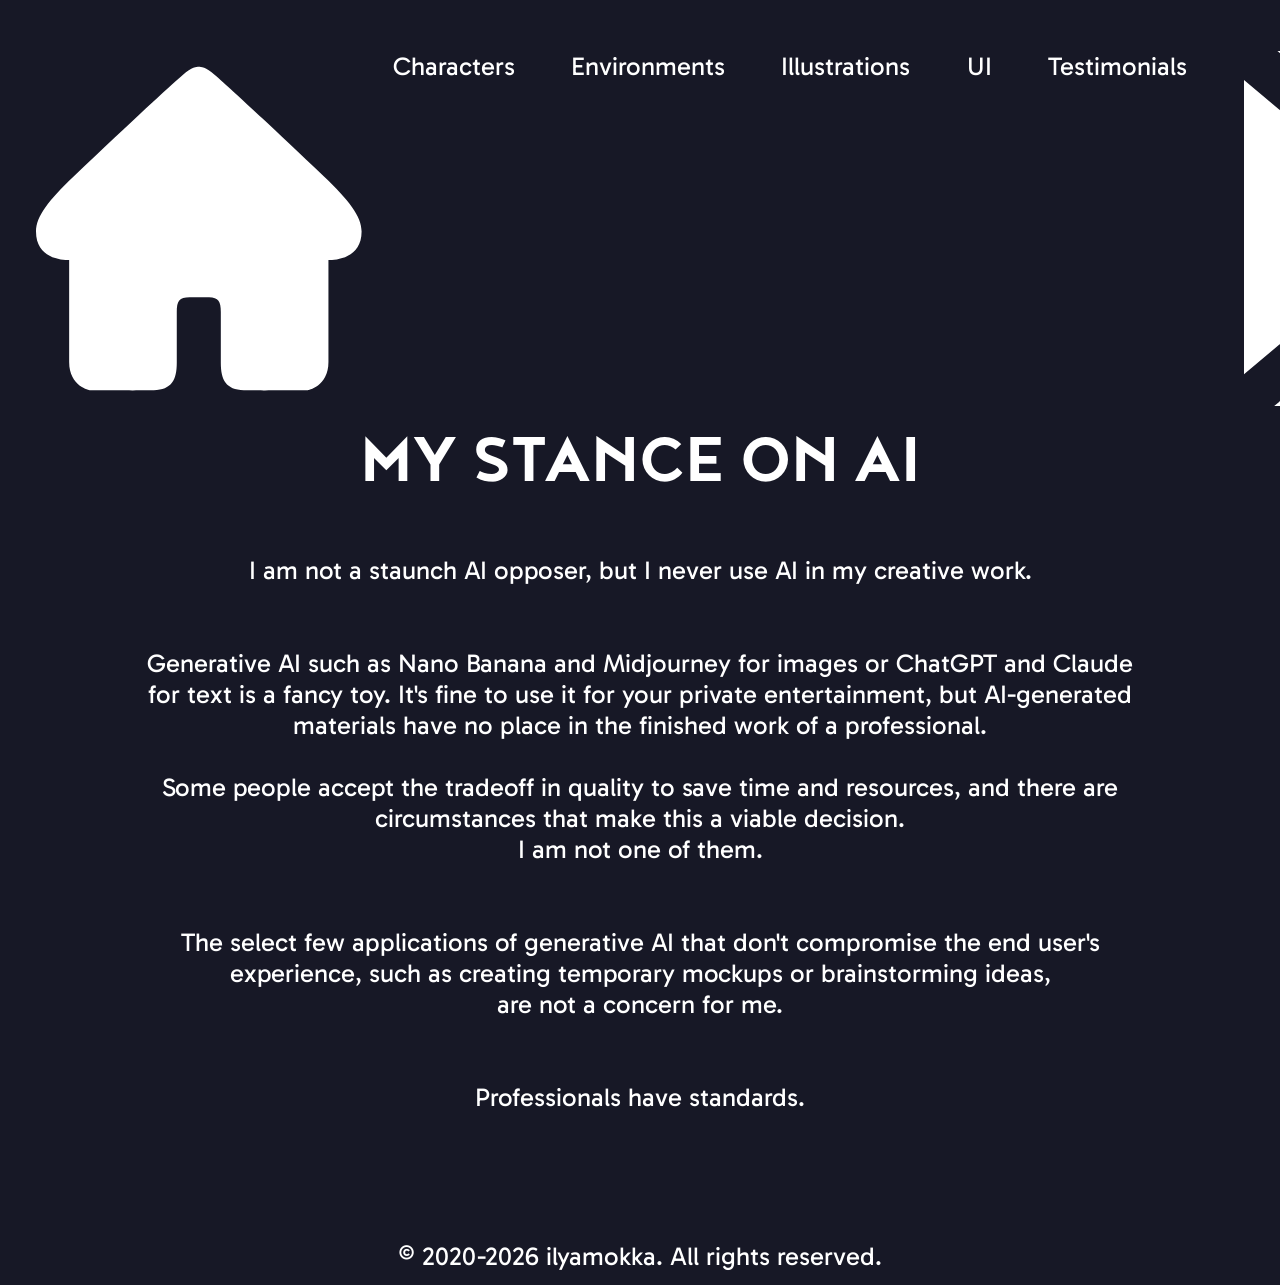
==== ai-stance.html @ 5c710971 "Added a manifesto" ====
<!DOCTYPE html>
<html lang="en">
  <head>
    <meta charset="UTF-8">
    <meta name="viewport" content="width=device-width, initial-scale=1.0">
    <meta http-equiv="X-UA-Compatible" content="ie=edge">
    <title>ilyamokka's AI stance</title>
    <link rel="stylesheet" href="style.css">
    <link rel="icon" href="images/favicon.ico" type="image/x-icon">
    <script src="picture-card.js"></script>
  </head>
  <body>
    <main>
      <div class="navbar" style="margin-top: 2vw; margin-bottom: 2vw;">
        <a href="index.html">
          <svg
          class="navbar-current"
          
          version="1.1"
          id="svg1"
          width="var(--small-text-size)"
          height="var(--small-text-size)"
          viewBox="0 0 682.66669 682.66669"
          xmlns="http://www.w3.org/2000/svg"
          xmlns:svg="http://www.w3.org/2000/svg">
          <path
              id="path1"
              class="link"
              style="fill-opacity:1;fill-rule:nonzero;stroke-width:31.8969;stroke-linecap:round;stroke-linejoin:round;paint-order:stroke fill markers"
              d="m 341.24096,1.9955902 c -2.1e-4,0 2.5e-4,0.00684 0,0.00685 -4.27427,0.00335 -14.37261,0.3643196 -33.58215,17.1674178 C 275.14494,47.610543 209.88591,107.51369 78.851101,232.05543 26.781071,281.54526 -1.4941406e-6,315.5819 -1.4941406e-6,347.40355 c 0,56.2025 53.4904334941406,59.97991 69.5112994941406,59.97991 v 213.91878 c 0,51.87406 43.571992,59.13831 43.571992,59.13831 0,0 112.04899,0.51873 133.8361,0 37.34657,-0.8892 48.2453,-21.78288 48.2453,-57.06507 V 516.34767 c 0,-22.99753 5.17605,-30.95474 26.87671,-30.95474 h 40.78713 c 19.71945,0.58116 24.67347,8.69878 24.67347,30.8384 v 107.02781 c 0,35.28219 10.89189,56.1759 48.23846,57.0651 21.78712,0.51873 133.8361,0 133.8361,0 0,0 43.57883,-7.26425 43.57883,-59.13831 V 407.27398 c 16.02086,0 69.5113,-3.77741 69.5113,-59.97991 0,-31.82165 -26.78104,-65.86512 -78.85107,-115.35495 C 472.78081,107.39738 407.52178,47.494224 375.00792,19.053534 355.79805,2.2501662 345.60503,2.0046041 341.32991,2.0024356 c -2.1e-4,-7e-6 2.5e-4,-0.00685 0,-0.00685 h -0.041 z" />
          </svg>
        </a>
        <a href="characters.html" class="link">Characters</a>
        <a href="environments.html" class="link">Environments</a>
        <a href="illustrations.html" class="link">Illustrations</a>
        <a href="ui.html" class="link">UI</a>
        <a href="testimonials.html" class="link">Testimonials</a>
        <a href="index.html?section=contact">
          <svg
          class="navbar-current"

          version="1.1"
          height="var(--small-text-size)"
          viewBox="0 0 682.66669 475.17386">
          <path
              class="link"
              style="opacity:1;fill-opacity:1;fill-rule:nonzero;"
              d="m 44.813675,0 c 0,0 186.352765,156.37675 235.772065,197.84666 49.4193,41.4699 71.96315,41.5583 121.38371,0.0885 C 451.39006,156.46526 637.85301,1.1e-4 637.85301,1.1e-4 Z M 0,38.81582 V 432.42146 L 234.52985,235.61475 Z m 682.66669,0 c 0,0 -116.48599,97.74648 -174.72899,146.61968 l -59.8086,50.18699 c 0,0 39.21793,32.90752 58.8269,49.36126 58.57024,49.14593 175.71069,147.43771 175.71069,147.43771 z M 280.07198,273.83385 40.125406,475.17385 H 642.54128 l -239.95431,-201.34 c 0,0 -1.50503,1.26285 -6.95261,5.83387 -37.83475,27.44569 -78.81419,23.98824 -110.16621,-1.30601 -5.39617,-4.52786 -5.39617,-4.52786 -5.39617,-4.52786 z" />
          </svg>
        </a>
      </div>

      <h1 id="testimonials" class="big" style="margin-top: 0;">My stance on AI</h1>
      <div style="margin-right: 5vw; margin-left: 5vw; margin-bottom: 10vw;">
        <p class="small" style="text-align:center;margin-right: 5vw; margin-left: 5vw;">I am not a staunch AI opposer, but I never use AI in my creative work.<br><br><br>Generative AI such as Nano Banana and Midjourney for images or ChatGPT and Claude for text is a fancy toy. It's fine to use it for your private entertainment, but AI-generated materials have no place in the finished work of a professional.<br><br>Some people accept the tradeoff in quality to save time and resources, and there are circumstances that make this a viable decision.<br>I am not one of them.<br><br><br>The select few applications of generative AI that don't compromise the end user's experience, such as creating temporary mockups or brainstorming ideas,<br>are not a concern for me.<br><br><br>Professionals have standards.</p>
      </div>
      
      <p class="small">© 2020-2026 ilyamokka. All rights reserved.</p>
    </main>
  </body>
</html>
---- style.css ----
@font-face {
  font-family: OutfitRegular;
  src: url(fonts/Gabarito-Regular.ttf);
}

@font-face {
  font-family: OutfitBold;
  src: url(fonts/Outfit-ExtraBold.ttf);
}

@font-face {
  font-family: Skyfall;
  src: url(fonts/SkyFall\ Done.ttf);
}

@font-face {
  font-family: Noyh;
  src: url(fonts/NoyhBold.otf);
}

:root {
  --tiny-text-size: 0.5vw;
  --smaller-text-size: 1vw;
  --small-text-size: 2vw;
  --big-text-size: 6vw;
  --navbar-padding-top: 1vw;
  --navbar-padding-bottom: 0vw;
  --navbar-row-gap: 1vw;

  /* --theme-color: #b5ad08; */
  --theme-color: lightgreen;
  --shadow-color: rgba(5, 5, 20, 1);
  --gap-5vw: 5vw;
}

@media screen and (min-width: 800px) and (max-width: 1200px) {
    :root {
      --tiny-text-size: 0.75vw;
      --smaller-text-size: 1.5vw;
      --small-text-size: 3vw;
      --big-text-size: 7vw;
      --navbar-padding-top: 3vw;
      --navbar-padding-bottom: 2vw;
      --navbar-row-gap: 2vw;
    }
}

@media screen and (min-width: 400px) and (max-width: 800px) {
    :root {
      --tiny-text-size: 1vw;
      --smaller-text-size: 2vw;
      --small-text-size: 4vw;
      --big-text-size: 8vw;
      --navbar-padding-top: 5vw;
      --navbar-padding-bottom: 4vw;
      --navbar-row-gap: 3vw;
      /* --gap-5vw: 0; */
    }
    /* img[style] {
      width: fill !important;
    } */
}

@media screen and (max-width: 400px) {
    :root {
      --tiny-text-size: 1.25vw;
      --smaller-text-size: 2.5vw;
      --small-text-size: 5vw;
      --big-text-size: 9vw;
      --navbar-padding-top: 7vw;
      --navbar-padding-bottom: 6vw;
      --navbar-row-gap: 4vw;
      /* --gap-5vw: 0; */
    }
    /* img[style] {
      width: fill !important;
    } */
}

.navbar {
  position: sticky;
  padding-top: var(--navbar-padding-top);
  top: -1vw;
  padding-bottom: var(--navbar-padding-bottom);
  background-color: #171826;
  display: flex;
  flex-direction: row;
  justify-content: space-around;
  flex-wrap: wrap;
  row-gap: var(--navbar-row-gap);
  z-index: 9999;
}

* {
  scroll-behavior: smooth;
  scrollbar-color: white #171826;
  scrollbar-width: thin;
  /* scrollbar-width: none; */
  transition: all 0.1s ease-out;
}

html {
  background-color: #171826;
  overflow-x: hidden;
}

b {
    font-family: OutfitBold !important;
}

img {
  image-rendering: optimizeQuality;
  vertical-align: bottom;
  stroke-width: 2;
  stroke-color: white;

  object-fit: cover;
}

.move-view {
  display: block;
  margin:auto;
  max-width: 90%;
  max-height: 80vh;
}

.move-view:hover {
  /* transition-duration: 0s; */
  cursor: pointer;
  transform: scale(1.05);
  z-index: 99999;
}

.move-view:active {
  transform: scale(1);
}

/* .move-view:active {
  transition-duration: 0s;
  transform: scale(1) translate(-50%, -50%);
  max-width: none;
  max-height: none;
  position:fixed;
  top:50%;
  left:50%;
  width: 90vw;
  height: 90vh;
  object-fit: contain;
  z-index: 99999;
} */

.move-nowhere:hover {
  cursor: pointer;
  transform: scale(1.5);
  z-index: 999;

  opacity: 1;

  box-shadow: 0vw 1vw 2vw var(--shadow-color);
}

.move-nowhere:active {
  transform: scale(1.3) translateY(10%);
  opacity: 0.5;
}

.move-right:hover {
  cursor: pointer;
  transform: scale(1.5) translateX(12%);
  box-shadow: 0vw 1vw 2vw var(--shadow-color);
}

.move-left:hover {
  cursor: pointer;
  transform: scale(1.5) translateX(-12%);
  box-shadow: 0vw 1vw 2vw var(--shadow-color);
}

.move-right:active {
  transform: scale(1.3) translateX(12%) translateY(10%);
  opacity: 0.5;
}

.move-left:active {
  transform: scale(1.2) translateX(-12%) translateY(10%);
  opacity: 0.5;
}

.move-nowhere:hover .image-text {
  opacity: 1;
}

.move-right:hover .image-text {
  opacity: 1;
}

.move-left:hover .image-text {
  opacity: 1;
}

.image-text {
  font-family: OutfitRegular;
  font-size: var(--smaller-text-size);
  color: white;
  text-decoration: none;
  text-align: center;
  opacity: 0;
  text-shadow: 0 0 5px black;
}

.small {
    font-family: OutfitRegular;
    font-size: 48px;
    font-size: var(--small-text-size);
    color: white;
    margin: 20px;
    margin: 1vw;
    text-decoration: none;
    text-align: center;
}

.tiny {
  font-size: var(--tiny-text-size);
}

.paragraph {
    font-family: OutfitRegular;
    font-size: 48px;
    font-size: var(--small-text-size);
    color: white;
    padding-left: 5vw;
    padding-right: 5vw;
    margin-bottom: 4vw;
    text-decoration: none;
    text-align: left;
}

.link {
    font-family: OutfitRegular;
    font-size: 48px;
    font-size: var(--small-text-size);
    color: white;
    fill: white;
    margin: 20px;
    margin: 1vw;
    text-decoration: none;
    position: relative;
    top: 0px;
    cursor: pointer;
    user-select: none;
}

.link:hover {
    color: var(--theme-color);
    fill: var(--theme-color)
}

.link:active {
  transform: scale(0.9) translateY(10%);
  opacity: 0.5;
}

.navbar-current {
    font-family: OutfitRegular;
    font-size: 48px;
    font-size: var(--small-text-size);
    color: var(--theme-color);
    fill: var(--theme-color);
    margin: 20px;
    margin: 1vw;
    text-decoration: none;
    position: relative;
    top: 0px;

    cursor: pointer;
    user-select: none;
}

.navbar-current:hover {
    color: white;
    fill: white;
}

.navbar-current:active {
  transform: scale(0.9) translateY(10%);
  opacity: 0.5;
}

.inline-link {
    color: var(--theme-color);
    text-decoration: none;
    position: relative;
    top: 0px;
}

.inline-link:hover {
    color: white;
}

.inline-link:active {
  top: 0.3vw;
  font-size: 0.7lh;
  opacity: 0.5;
}

.btn {
  color: white;
  text-shadow: 0 0 5px black;
  text-decoration: none;
  position: relative;
  top: 0px;
  font-size: 4vh;
  user-select: none;
  cursor: pointer;
}

.btn-right {
  color: white;
  text-shadow: 0 0 5px black;
  text-decoration: none;
  position: relative;
  top: 0px;
  font-size: 4vh;
  user-select: none;
  cursor: pointer;
}

.btn-left {
  color: white;
  text-shadow: 0 0 5px black;
  text-decoration: none;
  position: relative;
  top: 0px;
  font-size: 4vh;
  user-select: none;
  cursor: pointer;
}

.btn:hover {
  color: var(--theme-color);
  transform: scale(1.2);
}

.btn:active {
  transform: scale(0.8);
  opacity: 0.5;
}

.btn-right:hover {
  color: var(--theme-color);
  transform: scale(1.2);
}

.btn-right:active {
  transform: scale(0.8) translate(-1vw, 0);
  opacity: 0.5;
}

.btn-left:hover {
  color: var(--theme-color);
  transform: scale(1.2);
}

.btn-left:active {
  transform: scale(0.8) translate(1vw, 0);
  opacity: 0.5;
}

.big {
    font-family: Noyh;
    font-size: 96px;
    font-size: var(--big-text-size);
    color: white;
    scroll-margin-top: calc(1lh + var(--navbar-padding-bottom));
    text-align: center;
    margin-top: 8vw;
    margin-bottom: 4vw;
    text-transform: uppercase;
}

h2 {
  font-family: Noyh;
  font-size: 3vw;
  color: white;
  scroll-margin-top: 0.6lh;
  text-align: left;
  padding-left: 5vw;
}

.gallery {
  display: flex;
  justify-content: space-around;
  row-gap: var(--gap-5vw);
  align-items: center;
  flex-wrap: wrap;
  padding-right: var(--gap-5vw);
  padding-left: var(--gap-5vw);
}

.image-card {
  width : 100%;
  height : 100%;
  object-fit : cover;
  object-position: center;
  flex-grow: 1;
}

.centralized-column {
  display: flex;
  flex-direction: column;
  position:relative;
  text-align: center;
}

.centered {
  position: absolute;
  top: 50%;
  left: 50%;
  transform: translate(-50%, -50%);
}

.centered-at-the-bottom {
  position: absolute;
  top: 80%;
  left: 50%;
  transform: translate(-50%, -50%);
}

@keyframes jiggle-left-keyframes {
  0% { transform: translateX(-2vw); opacity: 0.5; }
  100% { transform: translateX(0); opacity: 1; }
}

@keyframes jiggle-right-keyframes {
  0% { transform: translateX(2vw); opacity: 0.5; }
  100% { transform: translateX(0); opacity: 1; }
}

.jiggle-right {
  animation: jiggle-right-keyframes 0.2s ease-in-out;
}

.jiggle-left {
  animation: jiggle-left-keyframes 0.2s ease-in-out;
}

.dot {
    height: fit-content;
    font-family: OutfitRegular;
    font-size: var(--smaller-text-size);
    color: white;
    margin-right: 1vw;
    margin-left: 1vw;
    text-decoration: none;
    cursor: pointer;
    user-select: none;
}

.dot:hover {
    transform: scale(1.1);
    color: var(--theme-color);
}

.dot:active {
  transform: scale(0.9);
  opacity: 0.5;
}

.dot-current {
    font-family: OutfitRegular;
    font-size: var(--small-text-size);
    color: var(--theme-color);
    margin-right: 1vw;
    margin-left: 1vw;
    text-decoration: none;
    cursor: pointer;
    user-select: none;
    vertical-align:middle;
}

.dot-current:hover {
    transform: scale(1.1);
    color: white;
}

.dot-current:active {
  transform: scale(0.9);
  opacity: 0.5;
}

.hidden {
  display: none;
}
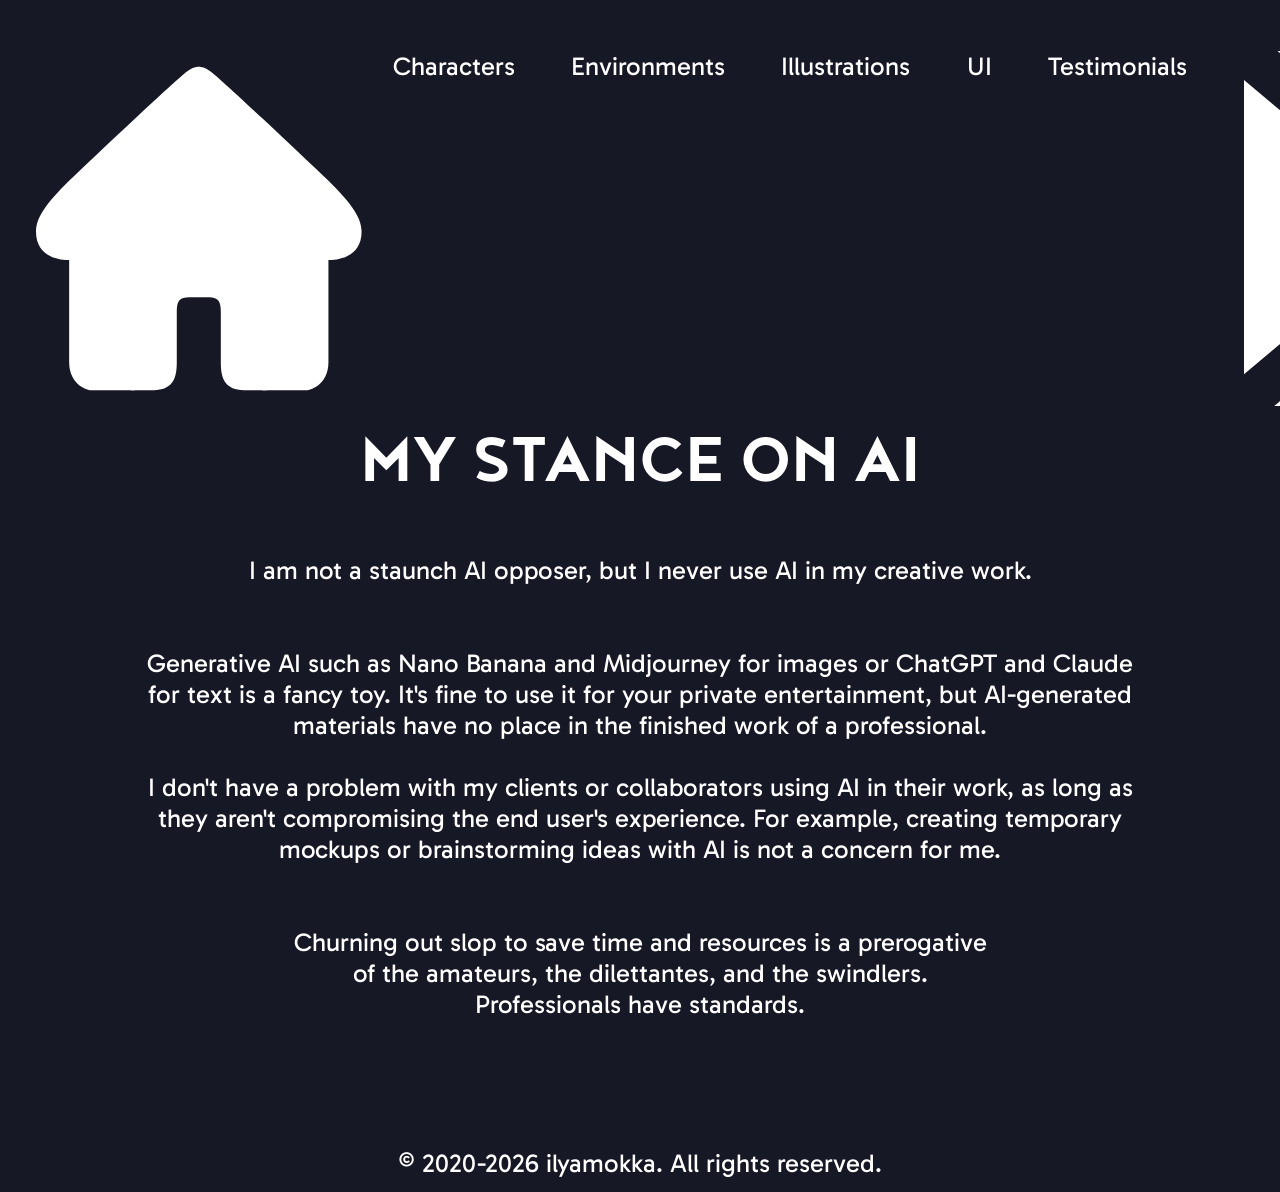
==== commit 8de0c156: "Adjusted the manifesto" ====
--- a/ai-stance.html
+++ b/ai-stance.html
@@ -52,7 +52,7 @@
 
       <h1 id="testimonials" class="big" style="margin-top: 0;">My stance on AI</h1>
       <div style="margin-right: 5vw; margin-left: 5vw; margin-bottom: 10vw;">
-        <p class="small" style="text-align:center;margin-right: 5vw; margin-left: 5vw;">I am not a staunch AI opposer, but I never use AI in my creative work.<br><br><br>Generative AI such as Nano Banana and Midjourney for images or ChatGPT and Claude for text is a fancy toy. It's fine to use it for your private entertainment, but AI-generated materials have no place in the finished work of a professional.<br><br>Some people accept the tradeoff in quality to save time and resources, and there are circumstances that make this a viable decision.<br>I am not one of them.<br><br><br>The select few applications of generative AI that don't compromise the end user's experience, such as creating temporary mockups or brainstorming ideas,<br>are not a concern for me.<br><br><br>Professionals have standards.</p>
+        <p class="small" style="text-align:center;margin-right: 5vw; margin-left: 5vw;">I am not a staunch AI opposer, but I never use AI in my creative work.<br><br><br>Generative AI such as Nano Banana and Midjourney for images or ChatGPT and Claude for text is a fancy toy. It's fine to use it for your private entertainment, but AI-generated materials have no place in the finished work of a professional.<br><br>I don't have a problem with my clients or collaborators using AI in their work, as long as they aren't compromising the end user's experience. For example, creating temporary mockups or brainstorming ideas with AI is not a concern for me.<br><br><br>Churning out slop to save time and resources is a prerogative<br>of the amateurs, the dilettantes, and the swindlers.<br>Professionals have standards.</p>
       </div>
       
       <p class="small">© 2020-2026 ilyamokka. All rights reserved.</p>
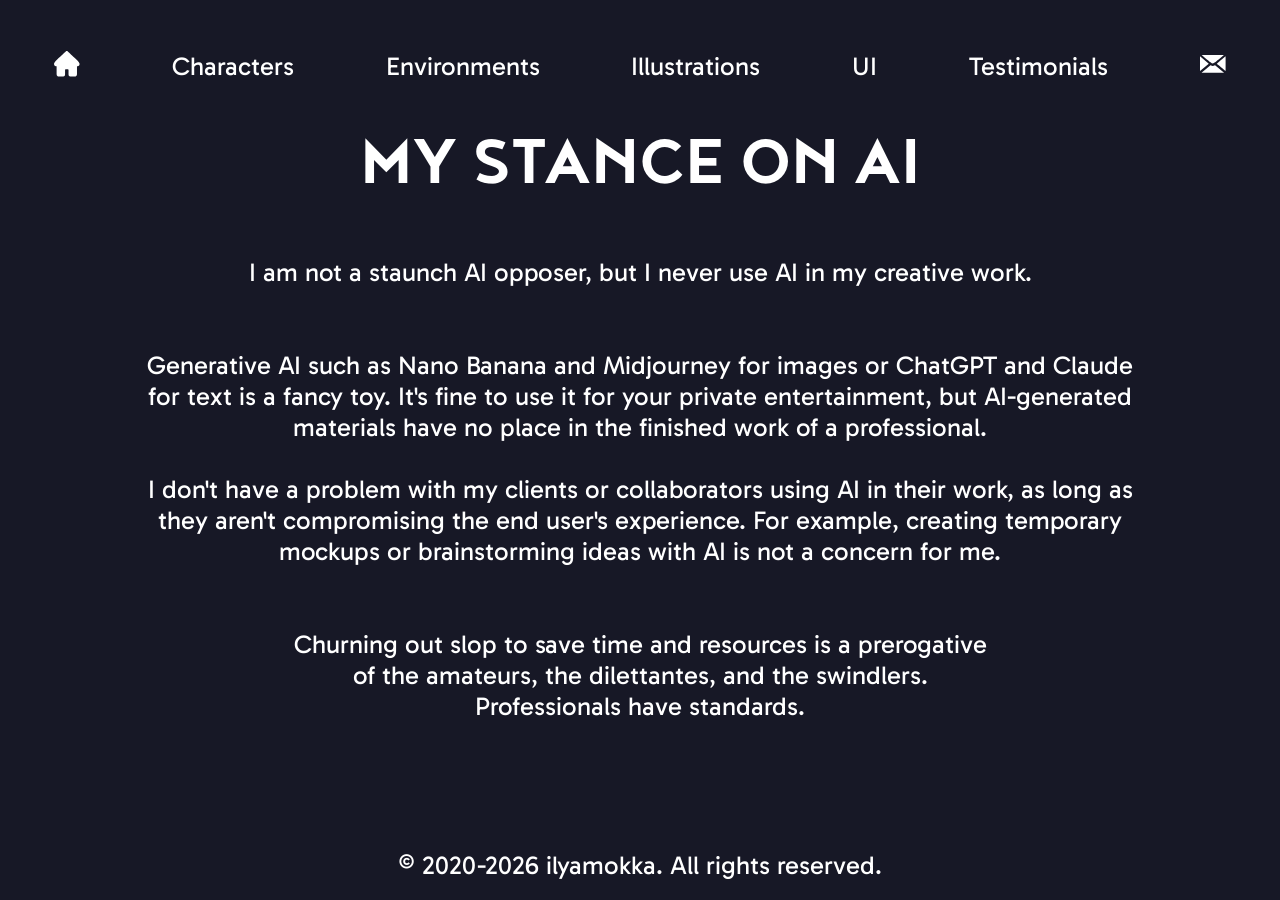
==== commit 0238e34e: "Bug fix" ====
--- a/ai-stance.html
+++ b/ai-stance.html
@@ -18,8 +18,7 @@
           
           version="1.1"
           id="svg1"
-          width="var(--small-text-size)"
-          height="var(--small-text-size)"
+          style="width:var(--small-text-size); height:var(--small-text-size);"
           viewBox="0 0 682.66669 682.66669"
           xmlns="http://www.w3.org/2000/svg"
           xmlns:svg="http://www.w3.org/2000/svg">
@@ -40,7 +39,7 @@
           class="navbar-current"
 
           version="1.1"
-          height="var(--small-text-size)"
+          style="width:var(--small-text-size); height:var(--small-text-size);"
           viewBox="0 0 682.66669 475.17386">
           <path
               class="link"
